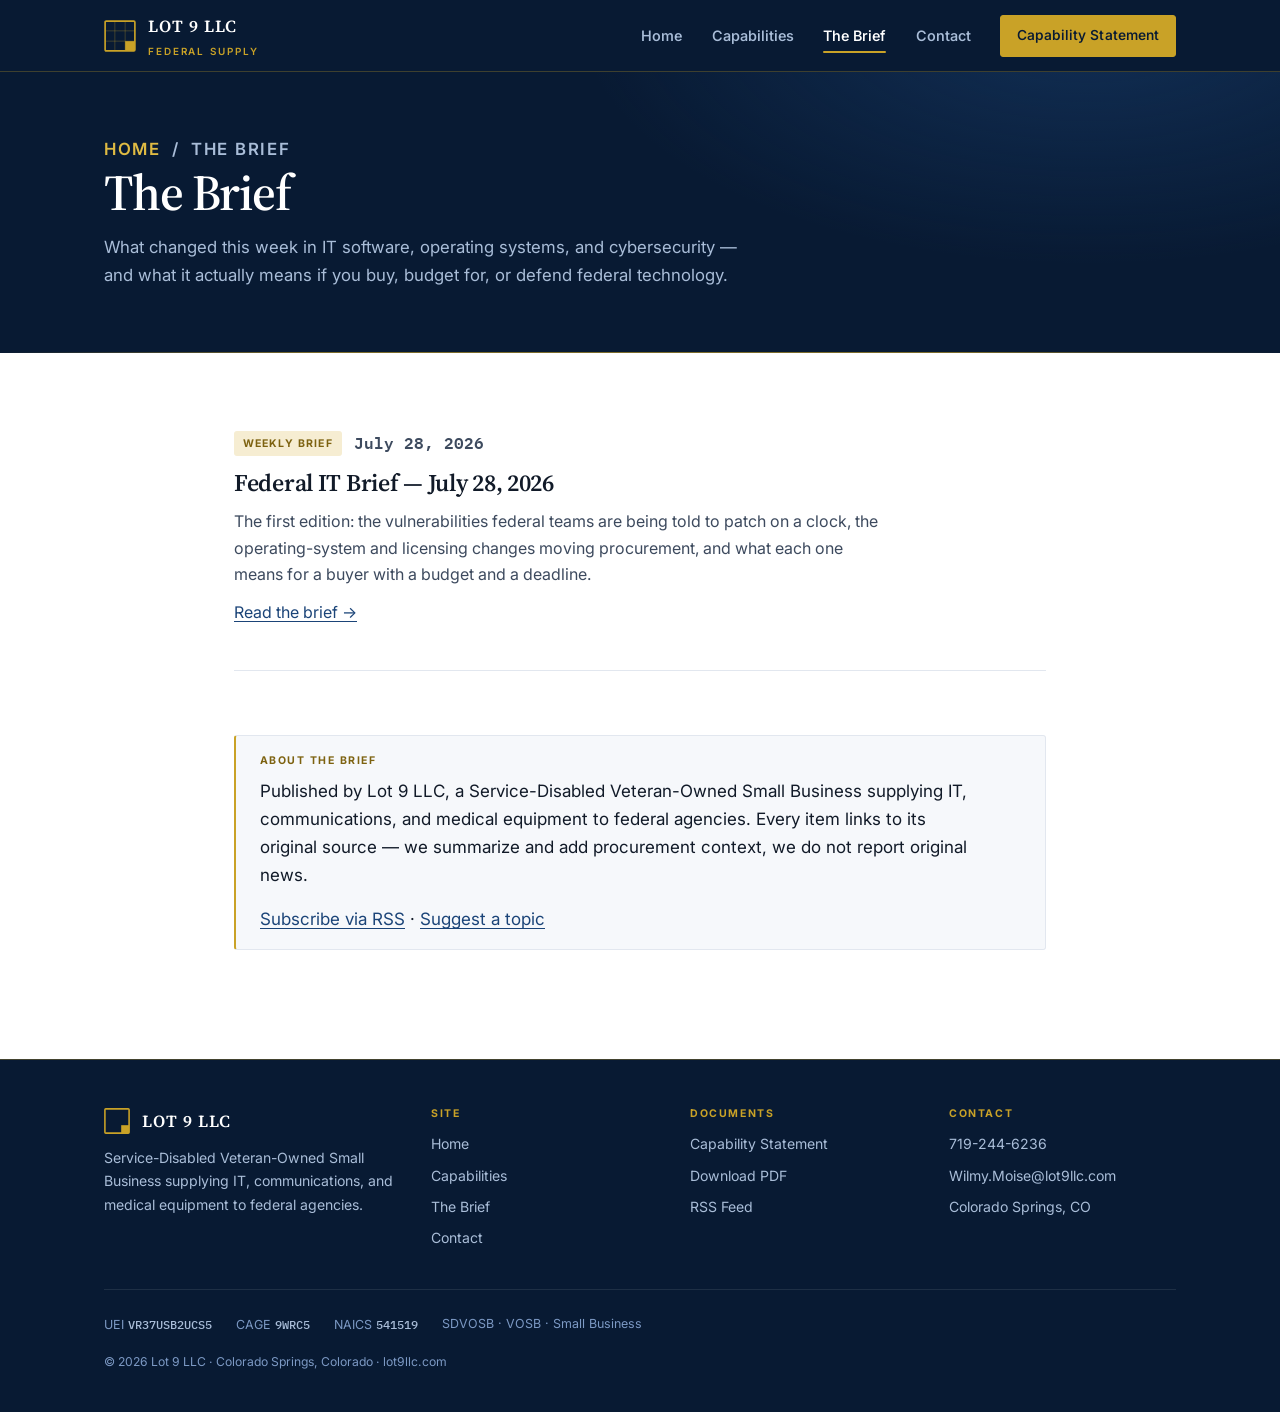
==== brief/index.html @ 04fc8052 "@ Redesign: four-page site, shared design system, and The Brief - Replace the single-page site with " ====
<!doctype html>
<html lang="en">
<head>
<meta charset="utf-8">
<meta name="viewport" content="width=device-width, initial-scale=1">
<title>The Brief — Federal IT, OS &amp; Cybersecurity Notes | Lot 9 LLC</title>
<meta name="description" content="The Brief from Lot 9 LLC — a plain-language read on IT software, operating systems, and cybersecurity news, written for federal technology buyers and contracting staff.">
<link rel="canonical" href="https://lot9llc.com/brief/">
<link rel="alternate" type="application/rss+xml" title="The Brief — Lot 9 LLC" href="feed.xml">

<meta property="og:type" content="website">
<meta property="og:site_name" content="Lot 9 LLC">
<meta property="og:title" content="The Brief — Federal IT, OS &amp; Cybersecurity Notes">
<meta property="og:description" content="A plain-language read on IT software, operating systems, and cybersecurity news, written for federal technology buyers.">
<meta property="og:url" content="https://lot9llc.com/brief/">
<meta property="og:image" content="https://lot9llc.com/assets/og-image.png">
<meta property="og:image:width" content="1200">
<meta property="og:image:height" content="630">
<meta property="og:image:alt" content="Lot 9 LLC - SDVOSB and VOSB federal supply partner. IT hardware and software, OEM maintenance renewals, medical equipment, communications. UEI VR37USB2UCS5, CAGE 9WRC5.">
<meta name="twitter:card" content="summary_large_image">

<link rel="icon" href="../assets/favicon.svg" type="image/svg+xml">
<link rel="preconnect" href="https://fonts.googleapis.com">
<link rel="preconnect" href="https://fonts.gstatic.com" crossorigin>
<link rel="stylesheet" href="https://fonts.googleapis.com/css2?family=Inter:wght@400;500;550;600;650;700&family=Source+Serif+4:opsz,wght@8..60,500;8..60,600&family=IBM+Plex+Mono:wght@400;500;600&display=swap">
<link rel="stylesheet" href="../assets/site.css">
</head>
<body>
<a class="skip" href="#main">Skip to content</a>

<header class="site-head">
  <div class="wrap">
    <a class="brand" href="../index.html" aria-label="Lot 9 LLC — home">
      <svg width="32" height="32" viewBox="0 0 46 46" aria-hidden="true">
        <rect x="1.6" y="1.6" width="42.8" height="42.8" rx="1.5" stroke="#C9A227" stroke-width="2.4" fill="none"/>
        <line x1="15.6" y1="2" x2="15.6" y2="44" stroke="#C9A227" stroke-width=".9" opacity=".45"/>
        <line x1="30.4" y1="2" x2="30.4" y2="44" stroke="#C9A227" stroke-width=".9" opacity=".45"/>
        <line x1="2" y1="15.6" x2="44" y2="15.6" stroke="#C9A227" stroke-width=".9" opacity=".45"/>
        <line x1="2" y1="30.4" x2="44" y2="30.4" stroke="#C9A227" stroke-width=".9" opacity=".45"/>
        <rect x="30.4" y="30.4" width="14" height="14" fill="#C9A227"/>
      </svg>
      <span>
        <span class="brand-name">LOT 9 LLC</span>
        <span class="brand-sub">Federal Supply</span>
      </span>
    </a>
    <button class="nav-btn" id="navBtn" aria-expanded="false" aria-controls="nav" aria-label="Menu">
      <span></span><span></span><span></span>
    </button>
    <nav class="nav" id="nav" aria-label="Primary">
      <a href="../index.html">Home</a>
      <a href="../capabilities.html">Capabilities</a>
      <a href="index.html" aria-current="page">The Brief</a>
      <a href="../contact.html">Contact</a>
      <a class="btn btn-primary" href="../capability-statement.html">Capability Statement</a>
    </nav>
  </div>
</header>

<main id="main">

<div class="page-head">
  <div class="wrap">
    <p class="crumb"><a href="../index.html">Home</a> &nbsp;/&nbsp; The Brief</p>
    <h1>The Brief</h1>
    <p>What changed this week in IT software, operating systems, and cybersecurity &mdash; and what
      it actually means if you buy, budget for, or defend federal technology.</p>
  </div>
</div>

<section>
  <div class="wrap" style="max-width:860px;">

    <ul class="post-list">

      <li class="post-item">
        <p class="post-meta">
          <span class="tag">Weekly Brief</span>
          <time datetime="2026-07-28">July 28, 2026</time>
        </p>
        <h2><a href="2026-07-28-federal-it-brief.html">Federal IT Brief &mdash; July 28, 2026</a></h2>
        <p>The first edition: the vulnerabilities federal teams are being told to patch on a clock,
          the operating-system and licensing changes moving procurement, and what each one means for
          a buyer with a budget and a deadline.</p>
        <p><a href="2026-07-28-federal-it-brief.html">Read the brief &rarr;</a></p>
      </li>

    </ul>

    <div class="callout" style="margin-top:var(--s8);">
      <span class="lbl">About The Brief</span>
      <p>Published by Lot 9 LLC, a Service-Disabled Veteran-Owned Small Business supplying IT,
        communications, and medical equipment to federal agencies. Every item links to its original
        source &mdash; we summarize and add procurement context, we do not report original news.</p>
      <p style="margin-bottom:0;"><a href="feed.xml">Subscribe via RSS</a> &middot;
        <a href="../contact.html">Suggest a topic</a></p>
    </div>

  </div>
</section>

</main>

<footer class="site-foot">
  <div class="wrap">
    <div class="foot-grid">
      <div>
        <a class="brand" href="../index.html" aria-label="Lot 9 LLC — home">
          <svg width="26" height="26" viewBox="0 0 46 46" aria-hidden="true">
            <rect x="1.6" y="1.6" width="42.8" height="42.8" rx="1.5" stroke="#C9A227" stroke-width="2.8" fill="none"/>
            <rect x="30.4" y="30.4" width="14" height="14" fill="#C9A227"/>
          </svg>
          <span class="brand-name">LOT 9 LLC</span>
        </a>
        <p class="foot-blurb">Service-Disabled Veteran-Owned Small Business supplying IT,
          communications, and medical equipment to federal agencies.</p>
      </div>
      <div>
        <h3>Site</h3>
        <ul>
          <li><a href="../index.html">Home</a></li>
          <li><a href="../capabilities.html">Capabilities</a></li>
          <li><a href="index.html">The Brief</a></li>
          <li><a href="../contact.html">Contact</a></li>
        </ul>
      </div>
      <div>
        <h3>Documents</h3>
        <ul>
          <li><a href="../capability-statement.html">Capability Statement</a></li>
          <li><a href="../Lot9-Capability-Statement.pdf">Download PDF</a></li>
          <li><a href="feed.xml">RSS Feed</a></li>
        </ul>
      </div>
      <div>
        <h3>Contact</h3>
        <ul>
          <li><a href="tel:+17192446236">719-244-6236</a></li>
          <li><a href="mailto:Wilmy.Moise@lot9llc.com">Wilmy.Moise@lot9llc.com</a></li>
          <li>Colorado Springs, CO</li>
        </ul>
      </div>
    </div>
    <div class="foot-ids">
      <span>UEI <b>VR37USB2UCS5</b></span>
      <span>CAGE <b>9WRC5</b></span>
      <span>NAICS <b>541519</b></span>
      <span>SDVOSB &middot; VOSB &middot; Small Business</span>
    </div>
    <p class="foot-legal">&copy; 2026 Lot 9 LLC &middot; Colorado Springs, Colorado &middot;
      lot9llc.com</p>
  </div>
</footer>

<script>
(function(){
  var b=document.getElementById('navBtn'), n=document.getElementById('nav');
  if(!b||!n) return;
  b.addEventListener('click',function(){
    var open=n.classList.toggle('open');
    b.setAttribute('aria-expanded',open?'true':'false');
  });
})();
</script>
</body>
</html>
---- assets/site.css ----
/* ============================================================================
   LOT 9 LLC — lot9llc.com
   Shared stylesheet. ONE file for all pages (no build step on GitHub Pages,
   so this is the only place style duplication is actually solvable).

   Design intent: a precision instrument, not a brochure.
   Institutional serif headlines, neutral sans body, restrained gold.
   Gold is an ACCENT — it earns its place, it does not edge every box.
   ========================================================================== */

/* ---------------------------------------------------------------------------
   1. TOKENS
   Brand navy + gold are carried over deliberately — they already exist on the
   capability statement, the SBA badges and the business cards. The palette is
   not being replaced, it is being given tonal range it never had.
   ------------------------------------------------------------------------ */
:root{
  /* --- brand --- */
  --navy-900:#081A33;   /* deepest — hero floor, footer */
  --navy-800:#0B2140;   /* the established brand navy */
  --navy-700:#12345E;
  --navy-600:#1B4478;
  /* only ever used as text ON dark navy (.foot-ids, .foot-legal, dark-section .small).
     #5D7BA6 measured 4.43:1 on --navy-900 — just under AA. Lightened to clear it. */
  --navy-400:#7C99C4;
  --navy-200:#A9BDD8;

  /* ⚠️ This is the gold used AS TEXT on light backgrounds (--accent-ink): .eyebrow,
     .card-num, .callout .lbl. #A8861C measured only 3.45:1 on white — FAILS AA for the
     small sizes it's used at. Darkened until measured ≥4.5. Do not lighten it back
     without re-running the light-mode contrast audit. */
  --gold-600:#7D6210;
  --gold-500:#C9A227;   /* THE brand gold */
  --gold-400:#DFBB43;
  --gold-100:#F6EDD2;

  /* --- neutrals --- */
  --ink:#111A28;
  --ink-soft:#3D4A5E;
  --muted:#66738A;
  --line:#E2E7EF;
  --line-soft:#EDF1F6;
  --panel:#F6F8FB;
  --paper:#FFFFFF;

  /* --- semantic --- */
  --bg:var(--paper);
  --fg:var(--ink);
  --accent:var(--gold-500);
  --accent-ink:var(--gold-600);      /* gold used AS TEXT on light bg */
  --on-dark:#F4F7FC;
  --on-dark-muted:#A9BDD8;
  --ok:#136B37;
  --err:#A8201A;

  /* --- type --- */
  --serif:"Source Serif 4","Source Serif Pro",Charter,"Bitstream Charter",
          "Iowan Old Style",Georgia,serif;
  --sans:"Inter","Inter var",-apple-system,BlinkMacSystemFont,"Segoe UI",
         Roboto,Helvetica,Arial,sans-serif;
  --mono:"IBM Plex Mono","SFMono-Regular",Consolas,"Liberation Mono",monospace;

  /* --- rhythm --- */
  --s1:4px;  --s2:8px;  --s3:12px; --s4:16px; --s5:24px;
  --s6:32px; --s7:48px; --s8:64px; --s9:96px;

  --radius:3px;          /* deliberate, minimal — precision not softness */
  --radius-lg:5px;
  --measure:66ch;        /* readable line length */
  --shell:1120px;

  --shadow-sm:0 1px 2px rgba(8,26,51,.06), 0 2px 6px rgba(8,26,51,.05);
  --shadow-md:0 2px 4px rgba(8,26,51,.06), 0 10px 28px rgba(8,26,51,.09);

  --ring:0 0 0 3px rgba(201,162,39,.45);
}

/* Dark mode. Applied via explicit [data-theme] first so a future toggle wins,
   then via prefers-color-scheme for everyone else. */
:root[data-theme="dark"]{
  --ink:#E8EDF6;  --ink-soft:#BAC6D8; --muted:#8E9DB6;
  --line:#22314C; --line-soft:#1A2740;
  --panel:#101B2E; --paper:#0B1322;
  --bg:#0B1322;   --fg:#E8EDF6;
  --accent:#DFBB43; --accent-ink:#E3C45B;
  --navy-800:#0A1526; --navy-900:#070F1C;
  /* ⚠️ navy-600/-700 MUST be inverted for dark too. Missing these put `.card h3`
     (var(--navy-700)) and every body link (var(--navy-600)) at 1.48:1 — effectively
     invisible. Caught by the dark-mode contrast audit, 2026-07-27. */
  --navy-700:#A8C4E8; --navy-600:#96B6E2; --navy-400:#8AA6CC;
  --shadow-sm:0 1px 2px rgba(0,0,0,.4);
  --shadow-md:0 10px 30px rgba(0,0,0,.5);
}
@media (prefers-color-scheme:dark){
  :root:not([data-theme="light"]){
    --ink:#E8EDF6;  --ink-soft:#BAC6D8; --muted:#8E9DB6;
    --line:#22314C; --line-soft:#1A2740;
    --panel:#101B2E; --paper:#0B1322;
    --bg:#0B1322;   --fg:#E8EDF6;
    --accent:#DFBB43; --accent-ink:#E3C45B;
    --navy-800:#0A1526; --navy-900:#070F1C;
    /* keep in lockstep with the [data-theme="dark"] block above — see note there */
    --navy-700:#A8C4E8; --navy-600:#96B6E2; --navy-400:#8AA6CC;
    --shadow-sm:0 1px 2px rgba(0,0,0,.4);
    --shadow-md:0 10px 30px rgba(0,0,0,.5);
  }
}

/* ---------------------------------------------------------------------------
   2. RESET + BASE
   ------------------------------------------------------------------------ */
*,*::before,*::after{box-sizing:border-box;}
html{-webkit-text-size-adjust:100%;scroll-behavior:smooth;}
@media (prefers-reduced-motion:reduce){
  html{scroll-behavior:auto;}
  *,*::before,*::after{animation-duration:.01ms!important;animation-iteration-count:1!important;
    transition-duration:.01ms!important;}
}
body{
  margin:0;background:var(--bg);color:var(--fg);
  font-family:var(--sans);font-size:17px;line-height:1.65;
  font-feature-settings:"kern","liga","calt";
  -webkit-font-smoothing:antialiased;-moz-osx-font-smoothing:grayscale;
  overflow-x:hidden;   /* belt-and-braces against a stray wide child */
}
img,svg,video{max-width:100%;height:auto;display:block;}
h1,h2,h3,h4{
  font-family:var(--serif);font-weight:600;line-height:1.15;
  letter-spacing:-.012em;text-wrap:balance;margin:0 0 var(--s3);color:var(--fg);
}
h1{font-size:clamp(2rem,1.4rem + 2.6vw,3.15rem);letter-spacing:-.022em;}
h2{font-size:clamp(1.55rem,1.25rem + 1.4vw,2.2rem);}
h3{font-size:1.12rem;font-family:var(--sans);font-weight:650;letter-spacing:-.004em;}
p{margin:0 0 var(--s4);max-width:var(--measure);}
a{color:var(--navy-600);text-underline-offset:.18em;text-decoration-thickness:1px;}
a:hover{color:var(--accent-ink);}
:focus-visible{outline:2px solid var(--accent);outline-offset:3px;border-radius:2px;}
::selection{background:var(--gold-100);color:var(--navy-900);}
hr{border:0;border-top:1px solid var(--line);margin:var(--s7) 0;}
.mono{font-family:var(--mono);font-variant-numeric:tabular-nums;
  font-size:.92em;letter-spacing:-.01em;}

/* Utility */
.wrap{max-width:var(--shell);margin-inline:auto;padding-inline:var(--s5);}
.skip{position:absolute;left:-9999px;top:0;background:var(--accent);
  color:var(--navy-900);padding:var(--s3) var(--s4);font-weight:700;z-index:999;}
.skip:focus{left:var(--s4);top:var(--s4);}
.sr-only{position:absolute;width:1px;height:1px;padding:0;margin:-1px;
  overflow:hidden;clip:rect(0 0 0 0);white-space:nowrap;border:0;}

/* ---------------------------------------------------------------------------
   3. TYPE HELPERS
   ------------------------------------------------------------------------ */
.eyebrow{
  font-family:var(--sans);font-size:.72rem;font-weight:700;letter-spacing:.15em;
  text-transform:uppercase;color:var(--accent-ink);margin:0 0 var(--s3);
  display:flex;align-items:center;gap:var(--s3);
}
.eyebrow::after{content:"";flex:1;height:1px;background:var(--line);max-width:80px;}
.lede{font-size:1.09rem;color:var(--ink-soft);max-width:60ch;margin-bottom:var(--s6);}
.small{font-size:.88rem;color:var(--muted);}

/* ---------------------------------------------------------------------------
   4. BUTTONS
   ------------------------------------------------------------------------ */
.btn{
  display:inline-flex;align-items:center;justify-content:center;gap:var(--s2);
  font-family:var(--sans);font-size:.94rem;font-weight:650;letter-spacing:.005em;
  padding:.72rem 1.35rem;border-radius:var(--radius);border:1.5px solid transparent;
  text-decoration:none;cursor:pointer;white-space:nowrap;
  transition:background-color .16s ease,border-color .16s ease,color .16s ease,
             transform .16s ease,box-shadow .16s ease;
}
.btn:active{transform:translateY(1px);}
.btn-primary{background:var(--accent);color:var(--navy-900);border-color:var(--accent);}
.btn-primary:hover{background:var(--gold-400);border-color:var(--gold-400);color:var(--navy-900);
  box-shadow:var(--shadow-sm);}
.btn-outline{border-color:var(--line);color:var(--fg);background:transparent;}
.btn-outline:hover{border-color:var(--accent);color:var(--accent-ink);background:transparent;}
/* on dark backgrounds */
.on-dark .btn-outline,.btn-outline-light{
  border-color:rgba(201,162,39,.55);color:var(--gold-400);background:transparent;}
.on-dark .btn-outline:hover,.btn-outline-light:hover{
  background:rgba(201,162,39,.12);color:var(--gold-400);border-color:var(--accent);}
.btn-row{display:flex;gap:var(--s3);flex-wrap:wrap;}

/* ---------------------------------------------------------------------------
   5. HEADER / NAV
   The site had NO navigation at all. This is the component that makes a
   multi-page site legible.
   ------------------------------------------------------------------------ */
.site-head{
  position:sticky;top:0;z-index:50;background:var(--navy-900);
  border-bottom:1px solid rgba(201,162,39,.28);
}
.site-head .wrap{display:flex;align-items:center;gap:var(--s5);
  min-height:66px;padding-block:var(--s3);}
.brand{display:flex;align-items:center;gap:var(--s3);text-decoration:none;flex:0 0 auto;}
.brand svg{flex:none;}
.brand-name{font-family:var(--serif);font-weight:600;font-size:1.06rem;
  color:#fff;letter-spacing:.055em;line-height:1;}
.brand-sub{display:block;font-family:var(--sans);font-size:.62rem;font-weight:600;
  letter-spacing:.19em;text-transform:uppercase;color:var(--gold-500);margin-top:3px;}

.nav{margin-left:auto;display:flex;align-items:center;gap:var(--s1);}
.nav a{
  font-family:var(--sans);font-size:.9rem;font-weight:550;text-decoration:none;
  color:var(--navy-200);padding:.5rem .8rem;border-radius:var(--radius);
  position:relative;transition:color .16s ease,background-color .16s ease;
}
.nav a:hover{color:#fff;background:rgba(255,255,255,.06);}
.nav a[aria-current="page"]{color:#fff;}
.nav a[aria-current="page"]::after{
  content:"";position:absolute;left:.8rem;right:.8rem;bottom:.16rem;
  height:2px;background:var(--accent);border-radius:2px;
}
/* ⚠️ `.nav a` is (0,1,1) and outranks `.btn-primary` (0,1,0) — without this the nav CTA
   rendered navy-200 text on gold at 1.03:1, effectively illegible. Caught 2026-07-27.
   Keep the `a` in these selectors so they stay at or above `.nav a`. */
.nav a.btn{margin-left:var(--s3);padding:.55rem 1rem;font-size:.86rem;}
.nav a.btn-primary{color:var(--navy-900);background:var(--accent);}
.nav a.btn-primary:hover{color:var(--navy-900);background:var(--gold-400);}

/* Mobile nav — a checkbox-driven disclosure so it works with zero JS.
   (JS enhances it for aria-expanded, but the site must not depend on it.) */
.nav-toggle{display:none;}
.nav-btn{display:none;background:none;border:1px solid rgba(255,255,255,.22);
  border-radius:var(--radius);padding:.45rem .6rem;cursor:pointer;margin-left:auto;}
.nav-btn span{display:block;width:20px;height:2px;background:#fff;border-radius:2px;}
.nav-btn span+span{margin-top:4px;}

@media (max-width:860px){
  .nav-btn{display:block;}
  .nav{
    position:absolute;left:0;right:0;top:100%;margin:0;
    flex-direction:column;align-items:stretch;gap:0;
    background:var(--navy-900);border-bottom:1px solid rgba(201,162,39,.28);
    padding:var(--s2) var(--s5) var(--s5);
    display:none;
  }
  .nav.open{display:flex;}
  .nav a{padding:.8rem .2rem;border-bottom:1px solid rgba(255,255,255,.07);border-radius:0;}
  .nav a[aria-current="page"]::after{left:.2rem;right:auto;width:22px;bottom:.5rem;}
  .nav .btn{margin:var(--s4) 0 0;justify-content:center;}
  .site-head .wrap{position:relative;}
}

/* ---------------------------------------------------------------------------
   6. HERO
   ------------------------------------------------------------------------ */
.hero{
  position:relative;overflow:hidden;color:var(--on-dark);
  background:
    radial-gradient(1100px 520px at 82% -10%, rgba(27,68,120,.55), transparent 62%),
    linear-gradient(176deg, var(--navy-800) 0%, var(--navy-900) 100%);
}
.hero::after{ /* hairline of gold at the base — the only gold edge on the page */
  content:"";position:absolute;left:0;right:0;bottom:0;height:1px;
  background:linear-gradient(90deg,transparent,rgba(201,162,39,.7) 22%,
             rgba(201,162,39,.7) 78%,transparent);
}
.hero-motif{position:absolute;right:-90px;top:-70px;width:min(560px,58vw);
  opacity:.09;pointer-events:none;}
.hero .wrap{position:relative;padding-block:clamp(56px,8vw,104px);}
.hero h1{color:#fff;max-width:19ch;margin-bottom:var(--s5);}
.hero h1 em{font-style:normal;color:var(--gold-400);}
.hero .lede{color:var(--navy-200);max-width:58ch;font-size:1.11rem;}

.chips{display:flex;gap:var(--s2);flex-wrap:wrap;margin-bottom:var(--s5);}
.chip{
  display:inline-flex;align-items:center;gap:6px;font-family:var(--sans);
  font-size:.68rem;font-weight:700;letter-spacing:.13em;text-transform:uppercase;
  padding:.34rem .7rem;border-radius:var(--radius);
}
.chip-solid{background:var(--accent);color:var(--navy-900);}
.chip-line{border:1px solid rgba(201,162,39,.5);color:var(--gold-400);}

/* Identifier strip — UEI / CAGE / NAICS. Federal buyers scan for these first. */
.idstrip{
  display:flex;flex-wrap:wrap;gap:var(--s5) var(--s7);
  border:1px solid rgba(201,162,39,.32);border-left:2px solid var(--accent);
  background:rgba(255,255,255,.045);border-radius:var(--radius);
  padding:var(--s4) var(--s5);margin:var(--s6) 0;
}
/* ⚠️ --gold-500 (#C9A227) measured 4.05:1 here — under AA. These labels render at
   ~10.2px/700 on the hero's navy gradient, so they need the brighter gold. */
.idstrip dt{font-size:.64rem;font-weight:700;letter-spacing:.15em;text-transform:uppercase;
  color:var(--gold-400);margin-bottom:3px;}
.idstrip dd{margin:0;font-family:var(--mono);font-size:1.02rem;color:#fff;letter-spacing:.02em;}

/* ---------------------------------------------------------------------------
   7. SECTIONS
   ------------------------------------------------------------------------ */
section{padding-block:clamp(48px,6vw,84px);}
section.panel{background:var(--panel);border-block:1px solid var(--line-soft);}
section.dark{background:var(--navy-900);color:var(--on-dark);}
section.dark h1,section.dark h2,section.dark h3{color:#fff;}
section.dark .lede{color:var(--navy-200);}
section.dark .eyebrow::after{background:rgba(255,255,255,.16);}
.section-head{margin-bottom:var(--s6);}

/* Fact strip under the hero */
.facts{background:var(--navy-800);color:var(--navy-200);
  border-bottom:1px solid rgba(255,255,255,.07);}
.facts .wrap{display:flex;flex-wrap:wrap;gap:var(--s3) var(--s7);
  padding-block:var(--s4);font-size:.88rem;}
.facts b{color:#fff;font-weight:600;}
.facts .k{color:var(--gold-500);font-weight:700;font-size:.66rem;letter-spacing:.14em;
  text-transform:uppercase;margin-right:var(--s2);}

/* ---------------------------------------------------------------------------
   8. CARDS
   Border-less by default; structure comes from background + hairline, not from
   a heavy gold top-rule on every single card.
   ------------------------------------------------------------------------ */
.grid{display:grid;gap:var(--s4);
  grid-template-columns:repeat(auto-fit,minmax(min(268px,100%),1fr));}
.grid-2{grid-template-columns:repeat(auto-fit,minmax(min(320px,100%),1fr));}
.card{
  background:var(--paper);border:1px solid var(--line);border-radius:var(--radius);
  padding:var(--s5);position:relative;
  transition:border-color .18s ease,box-shadow .18s ease,transform .18s ease;
}
.card:hover{border-color:var(--navy-200);box-shadow:var(--shadow-md);transform:translateY(-2px);}
.card h3{margin-bottom:var(--s2);color:var(--navy-700);}
.card p{font-size:.94rem;color:var(--ink-soft);margin:0;max-width:none;}
.card-num{font-family:var(--mono);font-size:.7rem;color:var(--accent-ink);
  font-weight:600;letter-spacing:.1em;display:block;margin-bottom:var(--s3);}

/* Feature list ("why us") */
.checklist{display:grid;gap:0;grid-template-columns:repeat(auto-fit,minmax(min(360px,100%),1fr));
  column-gap:var(--s7);}
.checklist li{display:flex;gap:var(--s3);padding:var(--s4) 0;
  border-bottom:1px solid var(--line);list-style:none;}
.checklist{margin:0;padding:0;}
.checklist p{margin:0;font-size:.96rem;color:var(--ink-soft);}
.checklist b{color:var(--fg);font-weight:650;}
.checklist .tick{flex:0 0 auto;width:19px;height:19px;margin-top:4px;color:var(--accent);}

/* ---------------------------------------------------------------------------
   9. METRICS (past performance)
   ------------------------------------------------------------------------ */
.metrics{display:grid;gap:var(--s3);
  grid-template-columns:repeat(auto-fit,minmax(min(158px,100%),1fr));}
.metric{border:1px solid rgba(201,162,39,.28);background:rgba(255,255,255,.04);
  border-radius:var(--radius);padding:var(--s5) var(--s4);text-align:center;}
.metric .n{font-family:var(--serif);font-weight:600;font-size:2.4rem;color:#fff;
  line-height:1;letter-spacing:-.02em;}
.metric .n .u{color:var(--accent);font-size:1.4rem;}
.metric .l{font-size:.68rem;letter-spacing:.12em;text-transform:uppercase;
  color:var(--navy-200);margin-top:var(--s3);line-height:1.45;}

/* ---------------------------------------------------------------------------
   10. CODE TABLES (NAICS)
   ------------------------------------------------------------------------ */
.codes{display:grid;grid-template-columns:minmax(240px,300px) 1fr;
  gap:var(--s6);align-items:start;}
@media (max-width:760px){.codes{grid-template-columns:1fr;}}
.code-hero{background:var(--navy-900);color:#fff;border-radius:var(--radius);
  padding:var(--s5);border-top:2px solid var(--accent);}
.code-hero .k{font-size:.65rem;letter-spacing:.15em;text-transform:uppercase;
  color:var(--gold-500);font-weight:700;}
.code-hero .c{font-family:var(--mono);font-size:2.3rem;font-weight:600;
  line-height:1.2;letter-spacing:.01em;}
.code-hero .d{color:var(--navy-200);font-size:.88rem;margin:0;}
table.codes-t{width:100%;border-collapse:collapse;}
table.codes-t th{text-align:left;font-family:var(--sans);font-size:.66rem;
  letter-spacing:.14em;text-transform:uppercase;color:var(--muted);font-weight:700;
  padding:0 var(--s2) var(--s3);border-bottom:1px solid var(--line);}
table.codes-t td{padding:.7rem var(--s2);border-bottom:1px solid var(--line-soft);
  font-size:.94rem;color:var(--ink-soft);
  /* the contact email is one long unbreakable token; without this it pushed the
     contact table 17px past a 320px viewport */
  overflow-wrap:anywhere;}
table.codes-t td.c{font-family:var(--mono);font-weight:600;color:var(--navy-700);
  width:88px;white-space:nowrap;}
.table-scroll{overflow-x:auto;}

/* Certification badges */
.certs{display:flex;align-items:center;gap:var(--s5);flex-wrap:wrap;
  margin-top:var(--s6);padding-top:var(--s5);border-top:1px solid var(--line);}
.certs img{width:124px;flex:none;}
.certs-txt{flex:1 1 240px;min-width:220px;}
.certs-txt p{margin:0;font-size:.9rem;color:var(--muted);}
.certs-txt b{color:var(--fg);font-weight:600;}
@media (max-width:560px){.certs img{width:98px;}}

/* ---------------------------------------------------------------------------
   11. FORMS
   ------------------------------------------------------------------------ */
.field{margin-bottom:var(--s4);}
.field label{display:block;font-size:.7rem;font-weight:700;letter-spacing:.11em;
  text-transform:uppercase;color:var(--muted);margin-bottom:var(--s2);}
.field input,.field textarea,.field select{
  width:100%;font:inherit;font-size:.98rem;color:var(--fg);background:var(--paper);
  border:1px solid var(--line);border-radius:var(--radius);padding:.7rem .85rem;
  transition:border-color .16s ease,box-shadow .16s ease;
}
.field input:focus,.field textarea:focus{outline:none;border-color:var(--accent);
  box-shadow:var(--ring);}
.field textarea{resize:vertical;min-height:120px;}
.hp{position:absolute!important;left:-9999px!important;}
.form-status{font-size:.92rem;margin:var(--s3) 0 0;min-height:1.2em;}
.form-status.ok{color:var(--ok);font-weight:600;}
.form-status.err{color:var(--err);font-weight:600;}

/* ---------------------------------------------------------------------------
   12. THE BRIEF (blog)
   ------------------------------------------------------------------------ */
.post-list{display:grid;gap:0;margin:0;padding:0;list-style:none;}
.post-item{border-bottom:1px solid var(--line);padding:var(--s6) 0;}
.post-item:first-child{padding-top:0;}
.post-meta{display:flex;flex-wrap:wrap;align-items:center;gap:var(--s3);
  font-size:.76rem;color:var(--muted);margin-bottom:var(--s3);
  letter-spacing:.06em;text-transform:uppercase;font-weight:600;}
.post-meta time{font-family:var(--mono);letter-spacing:0;text-transform:none;}
.tag{display:inline-block;font-size:.66rem;font-weight:700;letter-spacing:.11em;
  text-transform:uppercase;padding:.22rem .55rem;border-radius:var(--radius);
  background:var(--gold-100);color:var(--gold-600);}
:root[data-theme="dark"] .tag{background:rgba(201,162,39,.16);color:var(--gold-400);}
@media (prefers-color-scheme:dark){:root:not([data-theme="light"]) .tag{
  background:rgba(201,162,39,.16);color:var(--gold-400);}}
.post-item h2{font-size:1.5rem;margin-bottom:var(--s3);}
.post-item h2 a{color:var(--fg);text-decoration:none;}
.post-item h2 a:hover{color:var(--navy-600);text-decoration:underline;}
.post-item p{color:var(--ink-soft);font-size:1rem;margin-bottom:var(--s3);}

/* Article body */
.article{max-width:72ch;margin-inline:auto;}
.article-head{max-width:72ch;margin:0 auto var(--s7);padding-bottom:var(--s5);
  border-bottom:1px solid var(--line);}
.article-head h1{margin-bottom:var(--s4);}
.article h2{margin-top:var(--s8);margin-bottom:var(--s4);
  font-size:clamp(1.35rem,1.15rem + .8vw,1.7rem);}
.article h3{margin-top:var(--s6);margin-bottom:var(--s2);font-size:1.04rem;}
.article p,.article li{font-size:1.04rem;color:var(--ink-soft);}
.article p{max-width:none;}
.article ul,.article ol{padding-left:1.3em;margin-bottom:var(--s5);}
.article li{margin-bottom:var(--s2);}
.article strong{color:var(--fg);font-weight:650;}
.article a{color:var(--navy-600);}
.article blockquote{margin:var(--s6) 0;padding:var(--s2) 0 var(--s2) var(--s5);
  border-left:2px solid var(--accent);color:var(--ink-soft);font-style:italic;}
.article code{font-family:var(--mono);font-size:.9em;background:var(--panel);
  border:1px solid var(--line);border-radius:2px;padding:.1em .35em;}

/* Source citation block — every Brief post must carry one. */
.sources{margin-top:var(--s8);padding:var(--s5);background:var(--panel);
  border:1px solid var(--line);border-radius:var(--radius);}
.sources h2{margin:0 0 var(--s3);font-size:.74rem!important;letter-spacing:.14em;
  text-transform:uppercase;font-family:var(--sans);color:var(--muted);font-weight:700;}
.sources ol{margin:0;padding-left:1.2em;}
.sources li{font-size:.88rem;margin-bottom:var(--s2);color:var(--ink-soft);}
.sources a{overflow-wrap:anywhere;}

.callout{border:1px solid var(--line);border-left:2px solid var(--accent);
  background:var(--panel);border-radius:var(--radius);padding:var(--s4) var(--s5);
  margin:var(--s6) 0;}
.callout p:last-child{margin-bottom:0;}
.callout .lbl{font-size:.66rem;font-weight:700;letter-spacing:.14em;text-transform:uppercase;
  color:var(--accent-ink);display:block;margin-bottom:var(--s2);}

/* ---------------------------------------------------------------------------
   13. CTA BAND + FOOTER
   ------------------------------------------------------------------------ */
.cta-band{background:
    radial-gradient(760px 340px at 78% 0%, rgba(27,68,120,.5), transparent 64%),
    var(--navy-900);
  color:var(--on-dark);}
.cta-band .wrap{display:flex;flex-wrap:wrap;align-items:center;gap:var(--s5);
  padding-block:var(--s7);}
.cta-band h2{color:#fff;margin:0;flex:1 1 420px;font-size:clamp(1.4rem,1.1rem + 1.1vw,1.9rem);}
.cta-band p{color:var(--navy-200);margin:var(--s2) 0 0;font-size:.98rem;}

.site-foot{background:var(--navy-900);color:var(--navy-200);
  border-top:1px solid rgba(201,162,39,.3);font-size:.88rem;}
.site-foot .wrap{padding-block:var(--s7) var(--s5);}
.foot-grid{display:grid;gap:var(--s6);
  grid-template-columns:minmax(min(220px,100%),1.3fr) repeat(auto-fit,minmax(min(150px,100%),1fr));
  padding-bottom:var(--s6);border-bottom:1px solid rgba(255,255,255,.09);}
/* ⚠️ A min() clamp CANNOT fix this grid: it needs a 220px track PLUS at least one
   150px repeat track plus a gap (~402px floor), and min(150px,100%) still resolves
   to 150px in a 327px box. Multi-track minimums need a breakpoint. Measured: this
   was pushing 72px of overflow at 375px and 127px at 320px on EVERY page. */
@media (max-width:640px){
  .foot-grid{grid-template-columns:1fr;gap:var(--s5);}
}
/* the contact email is one unbreakable token (~171px) and cannot wrap in a narrow
   column — let it break rather than punch out of the layout */
.foot-grid a,.foot-grid li,.foot-blurb{overflow-wrap:anywhere;}
.foot-grid h3,.foot-grid h4{font-family:var(--sans);font-size:.66rem;letter-spacing:.15em;
  text-transform:uppercase;color:var(--gold-500);font-weight:700;margin:0 0 var(--s3);}
.foot-grid ul{list-style:none;margin:0;padding:0;}
.foot-grid li{margin-bottom:var(--s2);}
.foot-grid a{color:var(--navy-200);text-decoration:none;}
.foot-grid a:hover{color:#fff;text-decoration:underline;}
.foot-blurb{color:var(--navy-200);font-size:.88rem;max-width:34ch;margin:var(--s3) 0 0;}
.foot-ids{display:flex;flex-wrap:wrap;gap:var(--s2) var(--s5);
  padding-top:var(--s5);font-size:.78rem;color:var(--navy-400);}
.foot-ids b{font-family:var(--mono);color:var(--navy-200);font-weight:500;}
.foot-legal{padding-top:var(--s4);font-size:.76rem;color:var(--navy-400);}

/* ---------------------------------------------------------------------------
   14. PAGE HEADER (interior pages)
   ------------------------------------------------------------------------ */
.page-head{background:
    radial-gradient(820px 400px at 85% -20%, rgba(27,68,120,.5), transparent 62%),
    var(--navy-900);
  color:var(--on-dark);position:relative;overflow:hidden;}
.page-head::after{content:"";position:absolute;left:0;right:0;bottom:0;height:1px;
  background:linear-gradient(90deg,transparent,rgba(201,162,39,.6) 25%,
             rgba(201,162,39,.6) 75%,transparent);}
.page-head .wrap{padding-block:clamp(40px,5vw,68px);position:relative;}
.page-head h1{color:#fff;margin-bottom:var(--s3);}
.page-head p{color:var(--navy-200);max-width:58ch;margin:0;font-size:1.05rem;}
/* same story as .idstrip dt — --gold-500 measured 4.05:1 on the page-head navy at this
   size. The brighter gold clears AA. */
.crumb{font-size:.76rem;letter-spacing:.1em;text-transform:uppercase;font-weight:600;
  color:var(--gold-400);margin-bottom:var(--s3);}
.crumb a{color:var(--gold-400);text-decoration:none;}
.crumb a:hover{text-decoration:underline;}

/* ---------------------------------------------------------------------------
   15. PRINT
   ------------------------------------------------------------------------ */
@media print{
  .site-head,.site-foot,.cta-band,.nav-btn{display:none!important;}
  body{font-size:11pt;color:#000;background:#fff;}
  a{color:#000;text-decoration:underline;}
  .hero,.page-head,section.dark{background:#fff!important;color:#000!important;}
  .hero h1,.page-head h1,section.dark h2{color:#000!important;}
}
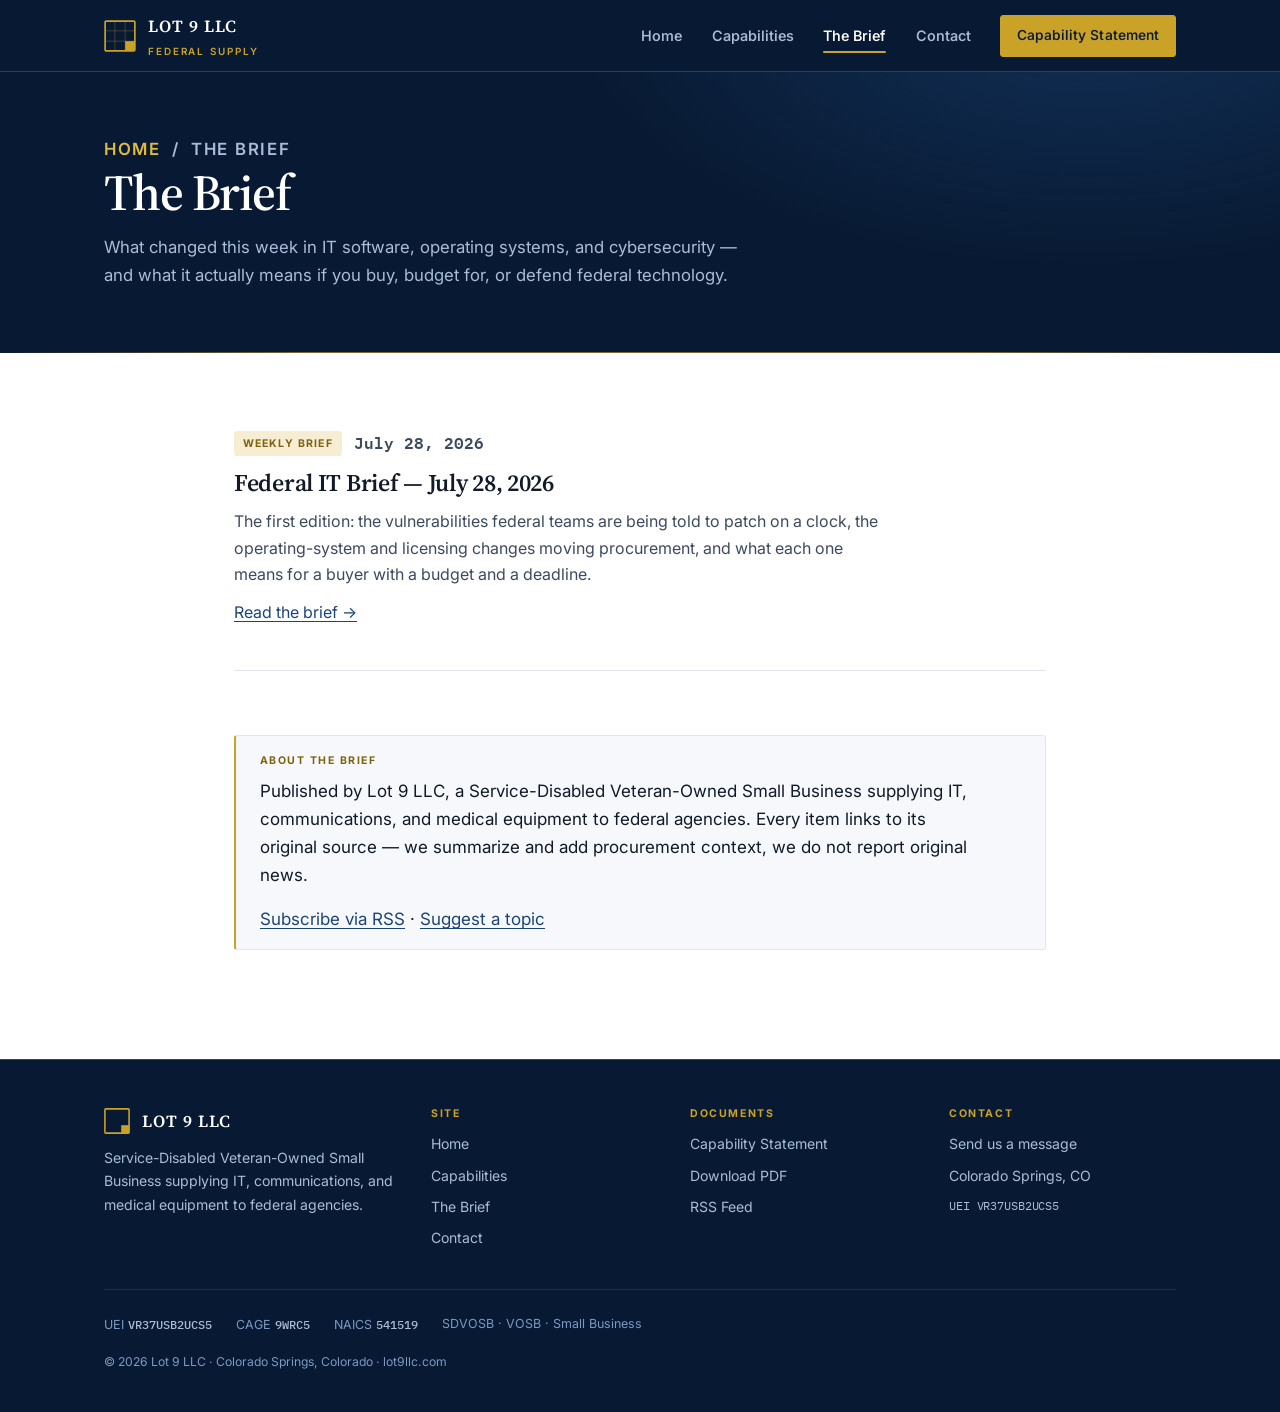
==== commit 68a079fb: "Remove all direct contact info from the public site — form-only inbound Will's standing rule, restor" ====
--- a/brief/index.html
+++ b/brief/index.html
@@ -135,9 +135,9 @@
       <div>
         <h3>Contact</h3>
         <ul>
-          <li><a href="tel:+17192446236">719-244-6236</a></li>
-          <li><a href="mailto:Wilmy.Moise@lot9llc.com">Wilmy.Moise@lot9llc.com</a></li>
+          <li><a href="../contact.html">Send us a message</a></li>
           <li>Colorado Springs, CO</li>
+          <li class="mono" style="font-size:.78rem;">UEI VR37USB2UCS5</li>
         </ul>
       </div>
     </div>
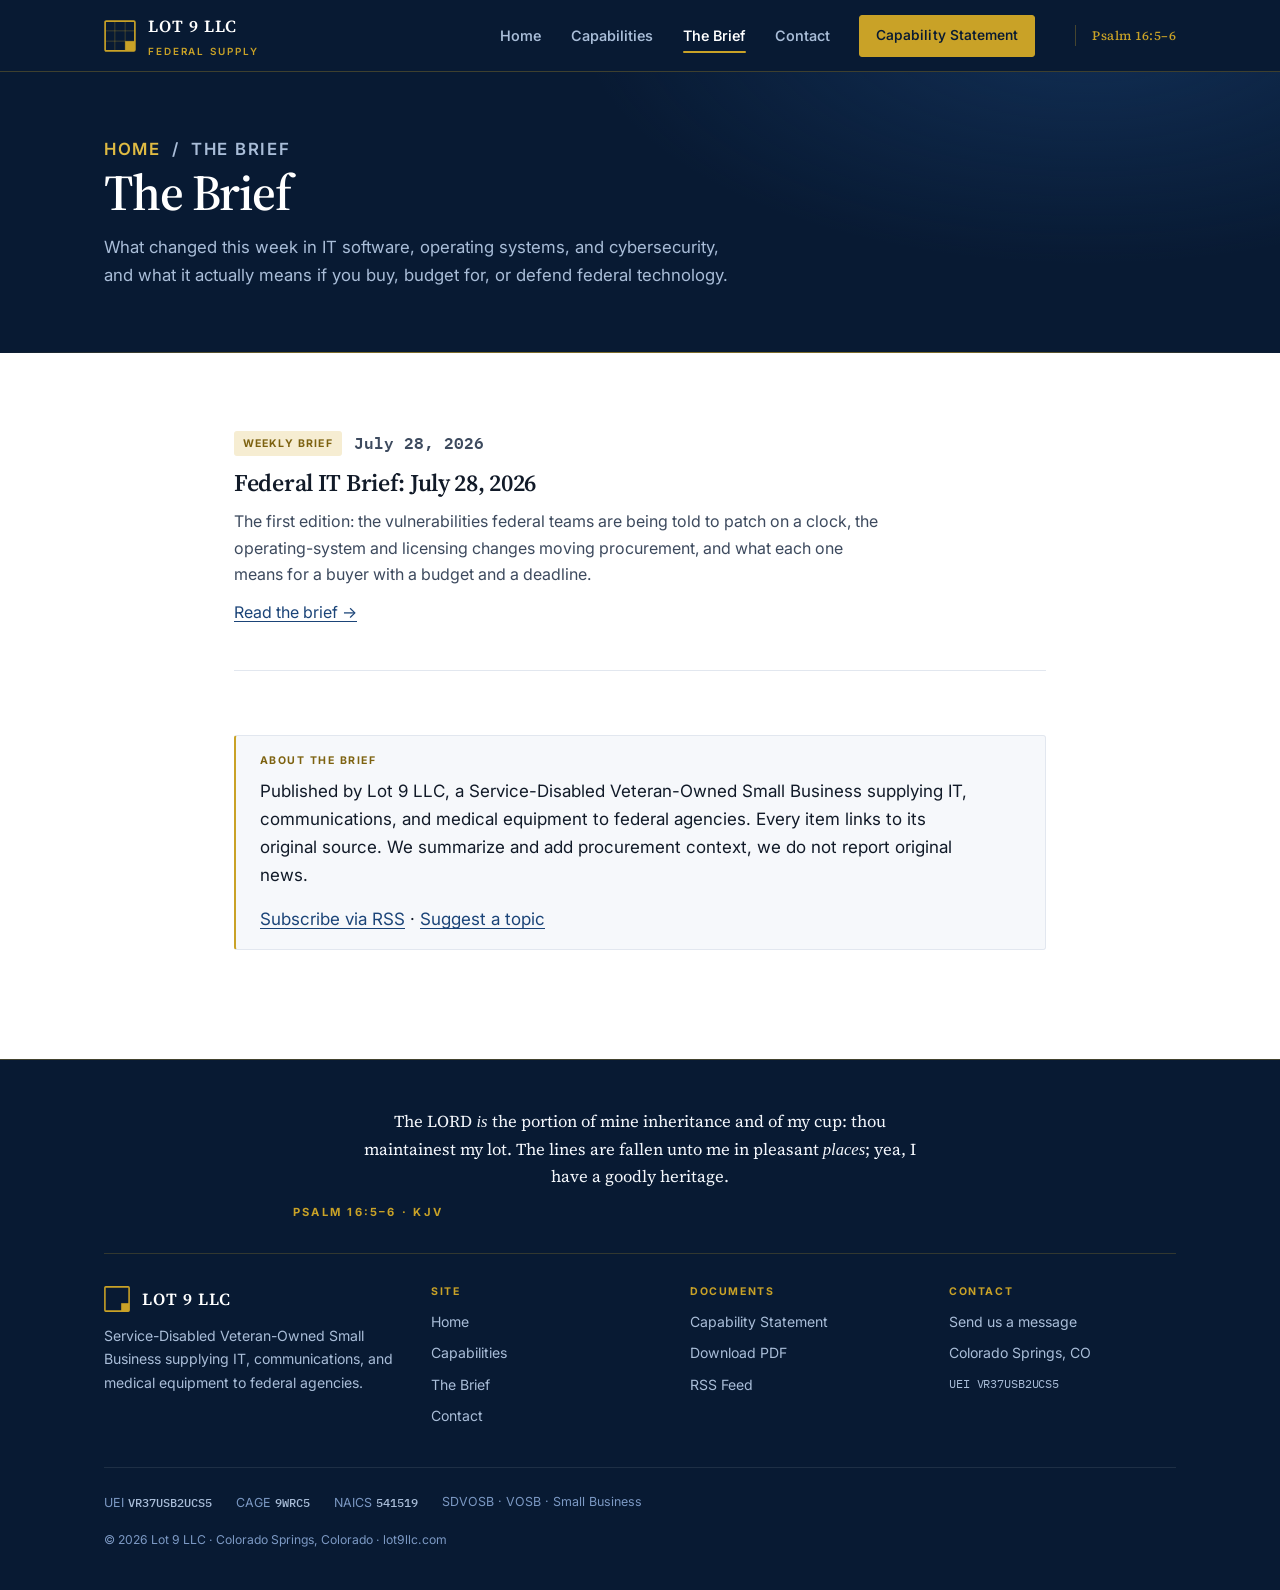
==== commit 9937648c: "Add Psalm 16:5-6, soften the Foundation copy, and remove every em-dash Scripture: - Psalm 16:5-6 ref" ====
--- a/brief/index.html
+++ b/brief/index.html
@@ -3,14 +3,14 @@
 <head>
 <meta charset="utf-8">
 <meta name="viewport" content="width=device-width, initial-scale=1">
-<title>The Brief — Federal IT, OS &amp; Cybersecurity Notes | Lot 9 LLC</title>
-<meta name="description" content="The Brief from Lot 9 LLC — a plain-language read on IT software, operating systems, and cybersecurity news, written for federal technology buyers and contracting staff.">
+<title>The Brief | Federal IT, OS &amp; Cybersecurity Notes | Lot 9 LLC</title>
+<meta name="description" content="The Brief from Lot 9 LLC, a plain-language read on IT software, operating systems, and cybersecurity news, written for federal technology buyers and contracting staff.">
 <link rel="canonical" href="https://lot9llc.com/brief/">
-<link rel="alternate" type="application/rss+xml" title="The Brief — Lot 9 LLC" href="feed.xml">
+<link rel="alternate" type="application/rss+xml" title="The Brief | Lot 9 LLC" href="feed.xml">
 
 <meta property="og:type" content="website">
 <meta property="og:site_name" content="Lot 9 LLC">
-<meta property="og:title" content="The Brief — Federal IT, OS &amp; Cybersecurity Notes">
+<meta property="og:title" content="The Brief | Federal IT, OS &amp; Cybersecurity Notes">
 <meta property="og:description" content="A plain-language read on IT software, operating systems, and cybersecurity news, written for federal technology buyers.">
 <meta property="og:url" content="https://lot9llc.com/brief/">
 <meta property="og:image" content="https://lot9llc.com/assets/og-image.png">
@@ -30,7 +30,7 @@
 
 <header class="site-head">
   <div class="wrap">
-    <a class="brand" href="../index.html" aria-label="Lot 9 LLC — home">
+    <a class="brand" href="../index.html" aria-label="Lot 9 LLC home">
       <svg width="32" height="32" viewBox="0 0 46 46" aria-hidden="true">
         <rect x="1.6" y="1.6" width="42.8" height="42.8" rx="1.5" stroke="#C9A227" stroke-width="2.4" fill="none"/>
         <line x1="15.6" y1="2" x2="15.6" y2="44" stroke="#C9A227" stroke-width=".9" opacity=".45"/>
@@ -54,6 +54,7 @@
       <a href="../contact.html">Contact</a>
       <a class="btn btn-primary" href="../capability-statement.html">Capability Statement</a>
     </nav>
+    <span class="head-verse">Psalm 16:5&ndash;6</span>
   </div>
 </header>
 
@@ -63,7 +64,7 @@
   <div class="wrap">
     <p class="crumb"><a href="../index.html">Home</a> &nbsp;/&nbsp; The Brief</p>
     <h1>The Brief</h1>
-    <p>What changed this week in IT software, operating systems, and cybersecurity &mdash; and what
+    <p>What changed this week in IT software, operating systems, and cybersecurity, and what
       it actually means if you buy, budget for, or defend federal technology.</p>
   </div>
 </div>
@@ -78,7 +79,7 @@
           <span class="tag">Weekly Brief</span>
           <time datetime="2026-07-28">July 28, 2026</time>
         </p>
-        <h2><a href="2026-07-28-federal-it-brief.html">Federal IT Brief &mdash; July 28, 2026</a></h2>
+        <h2><a href="2026-07-28-federal-it-brief.html">Federal IT Brief: July 28, 2026</a></h2>
         <p>The first edition: the vulnerabilities federal teams are being told to patch on a clock,
           the operating-system and licensing changes moving procurement, and what each one means for
           a buyer with a budget and a deadline.</p>
@@ -91,7 +92,7 @@
       <span class="lbl">About The Brief</span>
       <p>Published by Lot 9 LLC, a Service-Disabled Veteran-Owned Small Business supplying IT,
         communications, and medical equipment to federal agencies. Every item links to its original
-        source &mdash; we summarize and add procurement context, we do not report original news.</p>
+        source. We summarize and add procurement context, we do not report original news.</p>
       <p style="margin-bottom:0;"><a href="feed.xml">Subscribe via RSS</a> &middot;
         <a href="../contact.html">Suggest a topic</a></p>
     </div>
@@ -103,9 +104,15 @@
 
 <footer class="site-foot">
   <div class="wrap">
+    <div class="foot-verse">
+      <blockquote>The LORD <i>is</i> the portion of mine inheritance and of my cup: thou
+        maintainest my lot. The lines are fallen unto me in pleasant <i>places</i>; yea, I
+        have a goodly heritage.</blockquote>
+      <p class="verse-ref">Psalm 16:5&ndash;6 &middot; KJV</p>
+    </div>
     <div class="foot-grid">
       <div>
-        <a class="brand" href="../index.html" aria-label="Lot 9 LLC — home">
+        <a class="brand" href="../index.html" aria-label="Lot 9 LLC home">
           <svg width="26" height="26" viewBox="0 0 46 46" aria-hidden="true">
             <rect x="1.6" y="1.6" width="42.8" height="42.8" rx="1.5" stroke="#C9A227" stroke-width="2.8" fill="none"/>
             <rect x="30.4" y="30.4" width="14" height="14" fill="#C9A227"/>
--- a/assets/site.css
+++ b/assets/site.css
@@ -1,32 +1,32 @@
 /* ============================================================================
-   LOT 9 LLC — lot9llc.com
+   LOT 9 LLC | lot9llc.com
    Shared stylesheet. ONE file for all pages (no build step on GitHub Pages,
    so this is the only place style duplication is actually solvable).
 
    Design intent: a precision instrument, not a brochure.
    Institutional serif headlines, neutral sans body, restrained gold.
-   Gold is an ACCENT — it earns its place, it does not edge every box.
+   Gold is an ACCENT. It earns its place, it does not edge every box.
    ========================================================================== */
 
 /* ---------------------------------------------------------------------------
    1. TOKENS
-   Brand navy + gold are carried over deliberately — they already exist on the
+   Brand navy + gold are carried over deliberately, they already exist on the
    capability statement, the SBA badges and the business cards. The palette is
    not being replaced, it is being given tonal range it never had.
    ------------------------------------------------------------------------ */
 :root{
   /* --- brand --- */
-  --navy-900:#081A33;   /* deepest — hero floor, footer */
+  --navy-900:#081A33;   /* deepest: hero floor, footer */
   --navy-800:#0B2140;   /* the established brand navy */
   --navy-700:#12345E;
   --navy-600:#1B4478;
   /* only ever used as text ON dark navy (.foot-ids, .foot-legal, dark-section .small).
-     #5D7BA6 measured 4.43:1 on --navy-900 — just under AA. Lightened to clear it. */
+     #5D7BA6 measured 4.43:1 on --navy-900, just under AA. Lightened to clear it. */
   --navy-400:#7C99C4;
   --navy-200:#A9BDD8;
 
   /* ⚠️ This is the gold used AS TEXT on light backgrounds (--accent-ink): .eyebrow,
-     .card-num, .callout .lbl. #A8861C measured only 3.45:1 on white — FAILS AA for the
+     .card-num, .callout .lbl. #A8861C measured only 3.45:1 on white and FAILS AA for the
      small sizes it's used at. Darkened until measured ≥4.5. Do not lighten it back
      without re-running the light-mode contrast audit. */
   --gold-600:#7D6210;
@@ -64,7 +64,7 @@
   --s1:4px;  --s2:8px;  --s3:12px; --s4:16px; --s5:24px;
   --s6:32px; --s7:48px; --s8:64px; --s9:96px;
 
-  --radius:3px;          /* deliberate, minimal — precision not softness */
+  --radius:3px;          /* deliberate, minimal: precision not softness */
   --radius-lg:5px;
   --measure:66ch;        /* readable line length */
   --shell:1120px;
@@ -85,7 +85,7 @@
   --accent:#DFBB43; --accent-ink:#E3C45B;
   --navy-800:#0A1526; --navy-900:#070F1C;
   /* ⚠️ navy-600/-700 MUST be inverted for dark too. Missing these put `.card h3`
-     (var(--navy-700)) and every body link (var(--navy-600)) at 1.48:1 — effectively
+     (var(--navy-700)) and every body link (var(--navy-600)) at 1.48:1, effectively
      invisible. Caught by the dark-mode contrast audit, 2026-07-27. */
   --navy-700:#A8C4E8; --navy-600:#96B6E2; --navy-400:#8AA6CC;
   --shadow-sm:0 1px 2px rgba(0,0,0,.4);
@@ -99,7 +99,7 @@
     --bg:#0B1322;   --fg:#E8EDF6;
     --accent:#DFBB43; --accent-ink:#E3C45B;
     --navy-800:#0A1526; --navy-900:#070F1C;
-    /* keep in lockstep with the [data-theme="dark"] block above — see note there */
+    /* keep in lockstep with the [data-theme="dark"] block above. See note there */
     --navy-700:#A8C4E8; --navy-600:#96B6E2; --navy-400:#8AA6CC;
     --shadow-sm:0 1px 2px rgba(0,0,0,.4);
     --shadow-md:0 10px 30px rgba(0,0,0,.5);
@@ -214,14 +214,14 @@
   content:"";position:absolute;left:.8rem;right:.8rem;bottom:.16rem;
   height:2px;background:var(--accent);border-radius:2px;
 }
-/* ⚠️ `.nav a` is (0,1,1) and outranks `.btn-primary` (0,1,0) — without this the nav CTA
+/* ⚠️ `.nav a` is (0,1,1) and outranks `.btn-primary` (0,1,0). Without this the nav CTA
    rendered navy-200 text on gold at 1.03:1, effectively illegible. Caught 2026-07-27.
    Keep the `a` in these selectors so they stay at or above `.nav a`. */
 .nav a.btn{margin-left:var(--s3);padding:.55rem 1rem;font-size:.86rem;}
 .nav a.btn-primary{color:var(--navy-900);background:var(--accent);}
 .nav a.btn-primary:hover{color:var(--navy-900);background:var(--gold-400);}
 
-/* Mobile nav — a checkbox-driven disclosure so it works with zero JS.
+/* Mobile nav: a checkbox-driven disclosure so it works with zero JS.
    (JS enhances it for aria-expanded, but the site must not depend on it.) */
 .nav-toggle{display:none;}
 .nav-btn{display:none;background:none;border:1px solid rgba(255,255,255,.22);
@@ -254,7 +254,7 @@
     radial-gradient(1100px 520px at 82% -10%, rgba(27,68,120,.55), transparent 62%),
     linear-gradient(176deg, var(--navy-800) 0%, var(--navy-900) 100%);
 }
-.hero::after{ /* hairline of gold at the base — the only gold edge on the page */
+.hero::after{ /* hairline of gold at the base: the only gold edge on the page */
   content:"";position:absolute;left:0;right:0;bottom:0;height:1px;
   background:linear-gradient(90deg,transparent,rgba(201,162,39,.7) 22%,
              rgba(201,162,39,.7) 78%,transparent);
@@ -275,14 +275,14 @@
 .chip-solid{background:var(--accent);color:var(--navy-900);}
 .chip-line{border:1px solid rgba(201,162,39,.5);color:var(--gold-400);}
 
-/* Identifier strip — UEI / CAGE / NAICS. Federal buyers scan for these first. */
+/* Identifier strip: UEI / CAGE / NAICS. Federal buyers scan for these first. */
 .idstrip{
   display:flex;flex-wrap:wrap;gap:var(--s5) var(--s7);
   border:1px solid rgba(201,162,39,.32);border-left:2px solid var(--accent);
   background:rgba(255,255,255,.045);border-radius:var(--radius);
   padding:var(--s4) var(--s5);margin:var(--s6) 0;
 }
-/* ⚠️ --gold-500 (#C9A227) measured 4.05:1 here — under AA. These labels render at
+/* ⚠️ --gold-500 (#C9A227) measured 4.05:1 here, under AA. These labels render at
    ~10.2px/700 on the hero's navy gradient, so they need the brighter gold. */
 .idstrip dt{font-size:.64rem;font-weight:700;letter-spacing:.15em;text-transform:uppercase;
   color:var(--gold-400);margin-bottom:3px;}
@@ -444,14 +444,31 @@
 .article code{font-family:var(--mono);font-size:.9em;background:var(--panel);
   border:1px solid var(--line);border-radius:2px;padding:.1em .35em;}
 
-/* Source citation block — every Brief post must carry one. */
-.sources{margin-top:var(--s8);padding:var(--s5);background:var(--panel);
+/* Source citations, collapsed by default into a native <details> disclosure so a
+   long reference list doesn't dominate the end of the article. Fully keyboard- and
+   screen-reader-operable with zero JS; content stays in the DOM for SEO + RSS. */
+details.sources{margin-top:var(--s8);background:var(--panel);
   border:1px solid var(--line);border-radius:var(--radius);}
-.sources h2{margin:0 0 var(--s3);font-size:.74rem!important;letter-spacing:.14em;
-  text-transform:uppercase;font-family:var(--sans);color:var(--muted);font-weight:700;}
-.sources ol{margin:0;padding-left:1.2em;}
-.sources li{font-size:.88rem;margin-bottom:var(--s2);color:var(--ink-soft);}
-.sources a{overflow-wrap:anywhere;}
+details.sources>summary{
+  list-style:none;cursor:pointer;padding:var(--s4) var(--s5);
+  display:flex;align-items:center;gap:var(--s3);
+  font-family:var(--sans);font-size:.74rem;font-weight:700;letter-spacing:.14em;
+  text-transform:uppercase;color:var(--muted);
+  transition:color .16s ease;
+}
+details.sources>summary::-webkit-details-marker{display:none;}
+details.sources>summary:hover{color:var(--fg);}
+details.sources>summary:focus-visible{outline:2px solid var(--accent);outline-offset:-2px;}
+details.sources>summary::after{ /* chevron */
+  content:"";width:7px;height:7px;margin-left:auto;
+  border-right:2px solid currentColor;border-bottom:2px solid currentColor;
+  transform:rotate(45deg);transition:transform .18s ease;}
+details.sources[open]>summary::after{transform:rotate(-135deg);}
+details.sources[open]>summary{border-bottom:1px solid var(--line);color:var(--fg);}
+.src-count{font-weight:600;letter-spacing:.05em;text-transform:none;color:var(--muted);}
+details.sources ol{margin:0;padding:var(--s4) var(--s5) var(--s5) calc(var(--s5) + 1.1em);}
+details.sources li{font-size:.88rem;margin-bottom:var(--s2);color:var(--ink-soft);}
+details.sources a{overflow-wrap:anywhere;}
 
 .callout{border:1px solid var(--line);border-left:2px solid var(--accent);
   background:var(--panel);border-radius:var(--radius);padding:var(--s4) var(--s5);
@@ -486,7 +503,7 @@
   .foot-grid{grid-template-columns:1fr;gap:var(--s5);}
 }
 /* the contact email is one unbreakable token (~171px) and cannot wrap in a narrow
-   column — let it break rather than punch out of the layout */
+   column, so let it break rather than punch out of the layout */
 .foot-grid a,.foot-grid li,.foot-blurb{overflow-wrap:anywhere;}
 .foot-grid h3,.foot-grid h4{font-family:var(--sans);font-size:.66rem;letter-spacing:.15em;
   text-transform:uppercase;color:var(--gold-500);font-weight:700;margin:0 0 var(--s3);}
@@ -513,7 +530,7 @@
 .page-head .wrap{padding-block:clamp(40px,5vw,68px);position:relative;}
 .page-head h1{color:#fff;margin-bottom:var(--s3);}
 .page-head p{color:var(--navy-200);max-width:58ch;margin:0;font-size:1.05rem;}
-/* same story as .idstrip dt — --gold-500 measured 4.05:1 on the page-head navy at this
+/* same story as .idstrip dt: --gold-500 measured 4.05:1 on the page-head navy at this
    size. The brighter gold clears AA. */
 .crumb{font-size:.76rem;letter-spacing:.1em;text-transform:uppercase;font-weight:600;
   color:var(--gold-400);margin-bottom:var(--s3);}
@@ -521,7 +538,66 @@
 .crumb a:hover{text-decoration:underline;}
 
 /* ---------------------------------------------------------------------------
-   15. PRINT
+   15. SCRIPTURE: Psalm 16:5-6
+   The verse Lot 9 is built on: reference in the header, full text in the footer
+   of every page, and a featured treatment in the Foundation section on Home.
+
+   🔴 THE TEXT IS KING JAMES VERSION, VERIFIED WORD-FOR-WORD (2026-08-21, against
+   Bible Hub, Blue Letter Bible, and Bible Gateway). Do NOT reword it, re-punctuate
+   it, or change the capitalisation of LORD. The full caps are the KJV convention
+   marking the Tetragrammaton (YHWH), not a style choice; "Lord" would name a
+   different thing. The <i> on "is" and "places" is also KJV convention: it marks
+   words supplied by the translators that are absent from the Hebrew. That is
+   precisely why the quotation is set ROMAN and not italic, because an italic block would
+   swallow those marks and destroy the distinction. Reference copy and the full
+   verification record: Brand\Lot-9-Biblical-Foundation.md.
+   ------------------------------------------------------------------------ */
+.head-verse{
+  flex:0 0 auto;margin-left:var(--s4);padding-left:var(--s4);
+  border-left:1px solid rgba(201,162,39,.32);
+  font-family:var(--serif);font-size:.8rem;font-weight:500;
+  color:var(--gold-500);letter-spacing:.03em;white-space:nowrap;
+}
+/* The header runs out of room BEFORE the 860px mobile breakpoint does. The nav's
+   gold CTA and this reference start colliding around 1020px. Drop it early; the
+   full verse still reaches every reader in the footer directly below. */
+@media (max-width:1020px){ .head-verse{display:none;} }
+
+/* --- footer: the full verse, every page --- */
+.foot-verse{
+  padding-bottom:var(--s6);margin-bottom:var(--s6);
+  border-bottom:1px solid rgba(201,162,39,.22);text-align:center;
+}
+.foot-verse blockquote{
+  margin:0 auto;max-width:62ch;font-family:var(--serif);
+  font-size:1.04rem;line-height:1.65;color:var(--on-dark);font-style:normal;
+}
+.foot-verse i{font-style:italic;}
+.verse-ref{
+  display:block;margin:var(--s3) 0 0;font-family:var(--sans);
+  font-size:.7rem;font-weight:700;letter-spacing:.2em;
+  text-transform:uppercase;color:var(--gold-500);font-style:normal;
+}
+@media (max-width:640px){ .foot-verse blockquote{font-size:.97rem;} }
+
+/* --- Foundation section (Home): the verse given room --- */
+.verse-feature{
+  margin:0 0 var(--s6);padding:var(--s2) 0 var(--s2) var(--s5);
+  border-left:3px solid var(--accent);max-width:64ch;
+  font-family:var(--serif);font-size:1.18rem;line-height:1.6;
+  color:var(--ink);font-style:normal;
+}
+.verse-feature i{font-style:italic;}
+/* ⚠️ --gold-500 as small text on the light .panel background measures ~3.4:1 and
+   FAILS AA. Inside .verse-feature the reference must use --accent-ink (the darkened
+   gold reserved for text on light). Do not "match" it to the footer's gold. */
+.verse-feature .verse-ref{color:var(--accent-ink);}
+@media (max-width:640px){
+  .verse-feature{font-size:1.06rem;padding-left:var(--s4);}
+}
+
+/* ---------------------------------------------------------------------------
+   16. PRINT
    ------------------------------------------------------------------------ */
 @media print{
   .site-head,.site-foot,.cta-band,.nav-btn{display:none!important;}
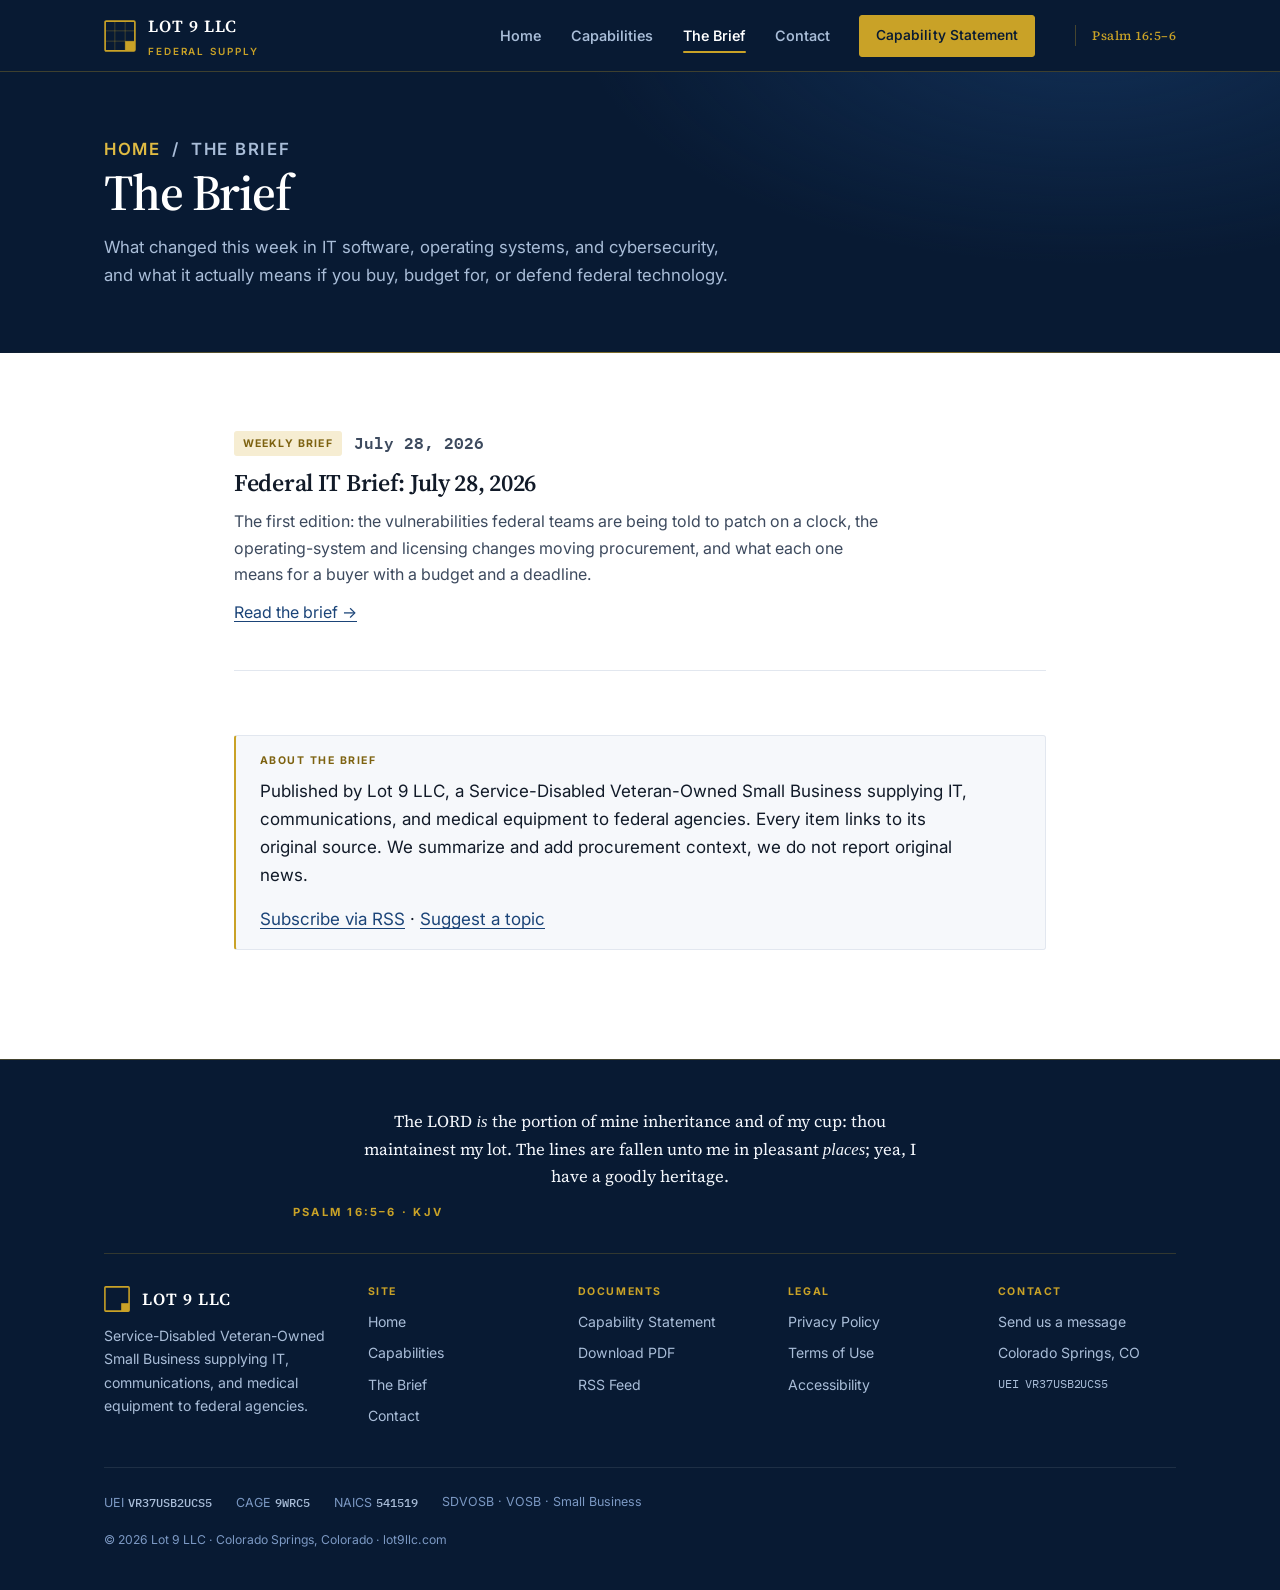
==== commit 2e703fb8: "Add Privacy Policy, Terms of Use, and Accessibility statement Three new pages, linked from a Legal c" ====
--- a/brief/index.html
+++ b/brief/index.html
@@ -139,6 +139,14 @@
           <li><a href="feed.xml">RSS Feed</a></li>
         </ul>
       </div>
+      <div class="foot-legal-col">
+        <h3>Legal</h3>
+        <ul>
+          <li><a href="../privacy.html">Privacy Policy</a></li>
+          <li><a href="../terms.html">Terms of Use</a></li>
+          <li><a href="../accessibility.html">Accessibility</a></li>
+        </ul>
+      </div>
       <div>
         <h3>Contact</h3>
         <ul>
--- a/assets/site.css
+++ b/assets/site.css
@@ -597,7 +597,34 @@
 }
 
 /* ---------------------------------------------------------------------------
-   16. PRINT
+   16. LEGAL PAGES (privacy, terms, accessibility)
+   Long-form prose. Narrower measure than the marketing pages because these are
+   read start to finish rather than scanned, and a dense legal page at the full
+   66ch shell is genuinely harder to follow.
+   ------------------------------------------------------------------------ */
+.legal{max-width:74ch;}
+.legal h2{
+  font-size:1.32rem;margin:var(--s7) 0 var(--s4);
+  padding-top:var(--s5);border-top:1px solid var(--line);
+}
+.legal h2:first-of-type{margin-top:0;padding-top:0;border-top:none;}
+.legal h3{font-size:1rem;margin:var(--s5) 0 var(--s3);color:var(--navy-700);}
+.legal p,.legal li{font-size:1rem;line-height:1.7;color:var(--ink-soft);}
+.legal p{max-width:none;}
+.legal ul{margin:0 0 var(--s4);padding-left:var(--s5);}
+.legal li{margin-bottom:var(--s2);}
+.legal li::marker{color:var(--accent);}
+.legal b,.legal strong{color:var(--fg);font-weight:650;}
+.legal a{color:var(--navy-600);text-decoration:underline;}
+.legal .callout{margin:var(--s5) 0;}
+.legal-meta{
+  font-family:var(--mono);font-size:.82rem;color:var(--muted);
+  padding-bottom:var(--s5);margin-bottom:var(--s6);
+  border-bottom:1px solid var(--line);
+}
+
+/* ---------------------------------------------------------------------------
+   17. PRINT
    ------------------------------------------------------------------------ */
 @media print{
   .site-head,.site-foot,.cta-band,.nav-btn{display:none!important;}
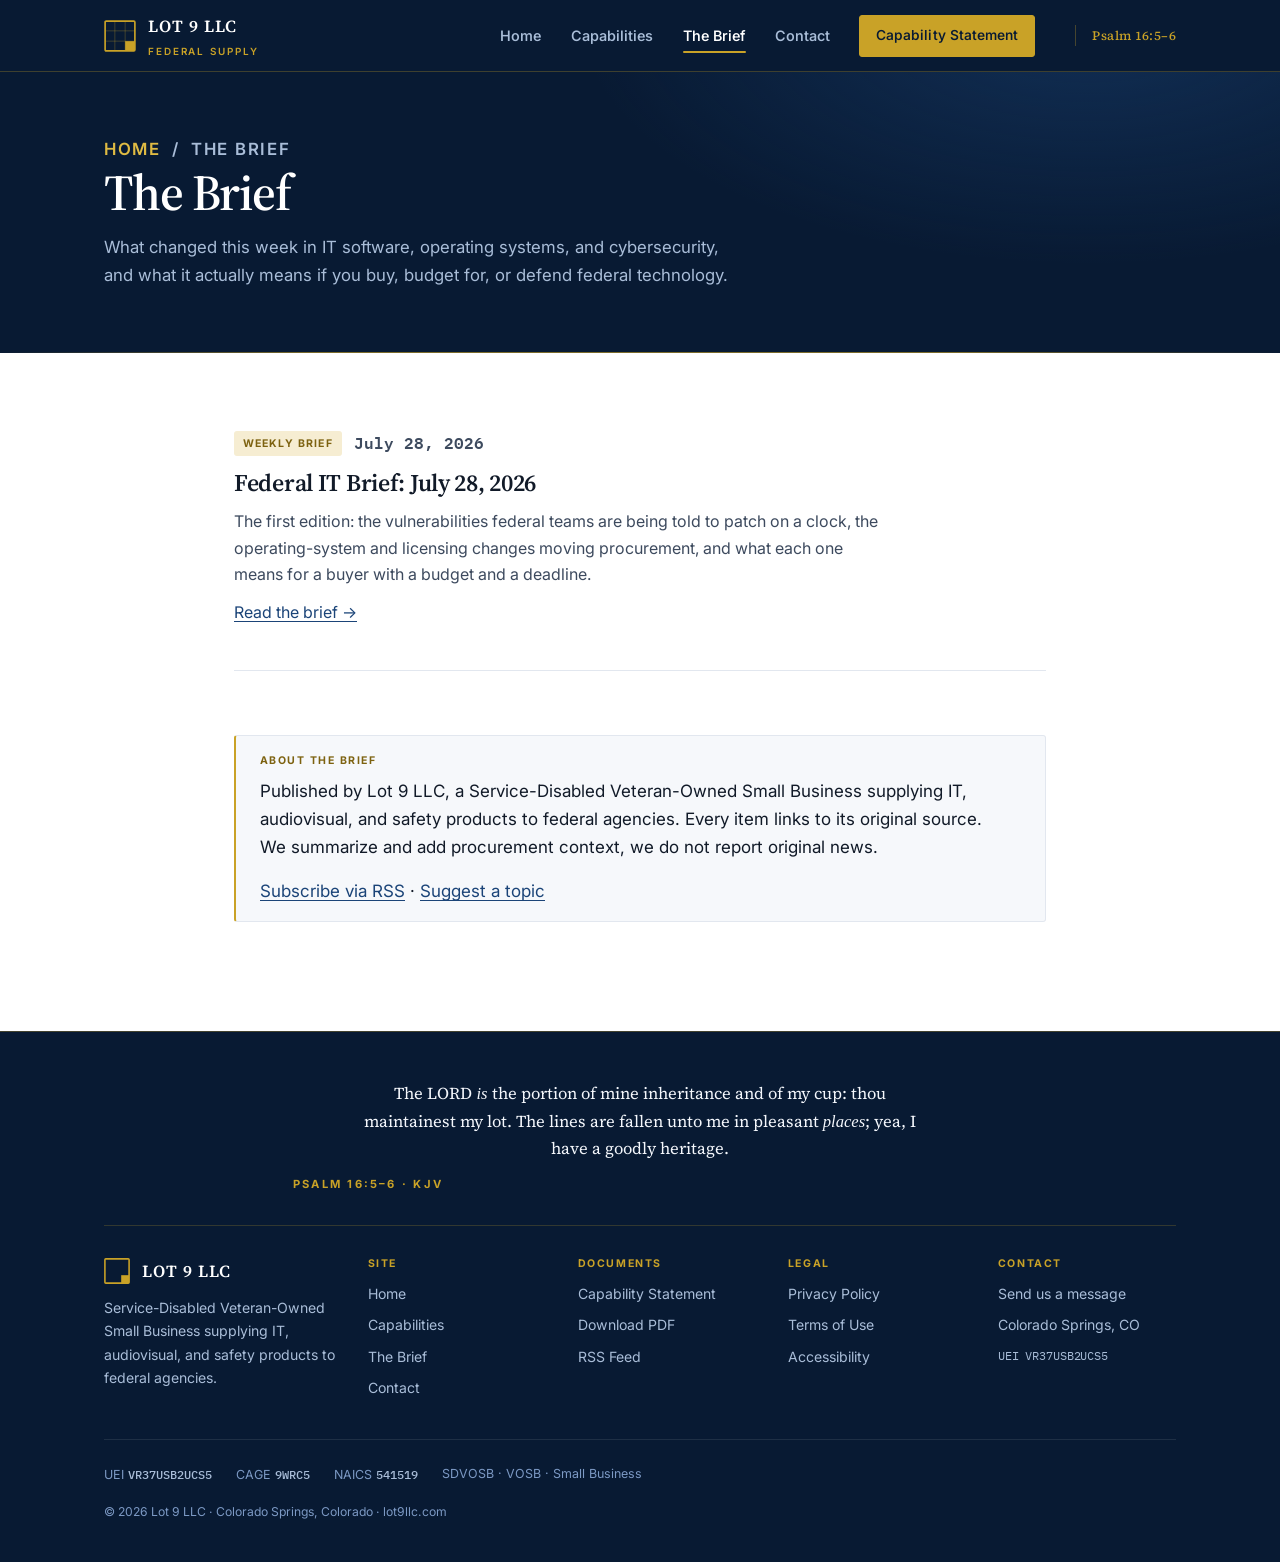
==== commit 36832ab7: "Remove medical and communications wording site-wide; lanes are IT, audiovisual, safety and furniture" ====
--- a/brief/index.html
+++ b/brief/index.html
@@ -16,7 +16,7 @@
 <meta property="og:image" content="https://lot9llc.com/assets/og-image.png">
 <meta property="og:image:width" content="1200">
 <meta property="og:image:height" content="630">
-<meta property="og:image:alt" content="Lot 9 LLC - SDVOSB and VOSB federal supply partner. IT hardware and software, OEM maintenance renewals, medical equipment, communications. UEI VR37USB2UCS5, CAGE 9WRC5.">
+<meta property="og:image:alt" content="Lot 9 LLC - SDVOSB and VOSB federal supply partner. IT hardware and software, OEM maintenance renewals, audiovisual equipment, safety products. UEI VR37USB2UCS5, CAGE 9WRC5.">
 <meta name="twitter:card" content="summary_large_image">
 
 <link rel="icon" href="../assets/favicon.svg" type="image/svg+xml">
@@ -91,7 +91,7 @@
     <div class="callout" style="margin-top:var(--s8);">
       <span class="lbl">About The Brief</span>
       <p>Published by Lot 9 LLC, a Service-Disabled Veteran-Owned Small Business supplying IT,
-        communications, and medical equipment to federal agencies. Every item links to its original
+        audiovisual, and safety products to federal agencies. Every item links to its original
         source. We summarize and add procurement context, we do not report original news.</p>
       <p style="margin-bottom:0;"><a href="feed.xml">Subscribe via RSS</a> &middot;
         <a href="../contact.html">Suggest a topic</a></p>
@@ -120,7 +120,7 @@
           <span class="brand-name">LOT 9 LLC</span>
         </a>
         <p class="foot-blurb">Service-Disabled Veteran-Owned Small Business supplying IT,
-          communications, and medical equipment to federal agencies.</p>
+          audiovisual, and safety products to federal agencies.</p>
       </div>
       <div>
         <h3>Site</h3>
